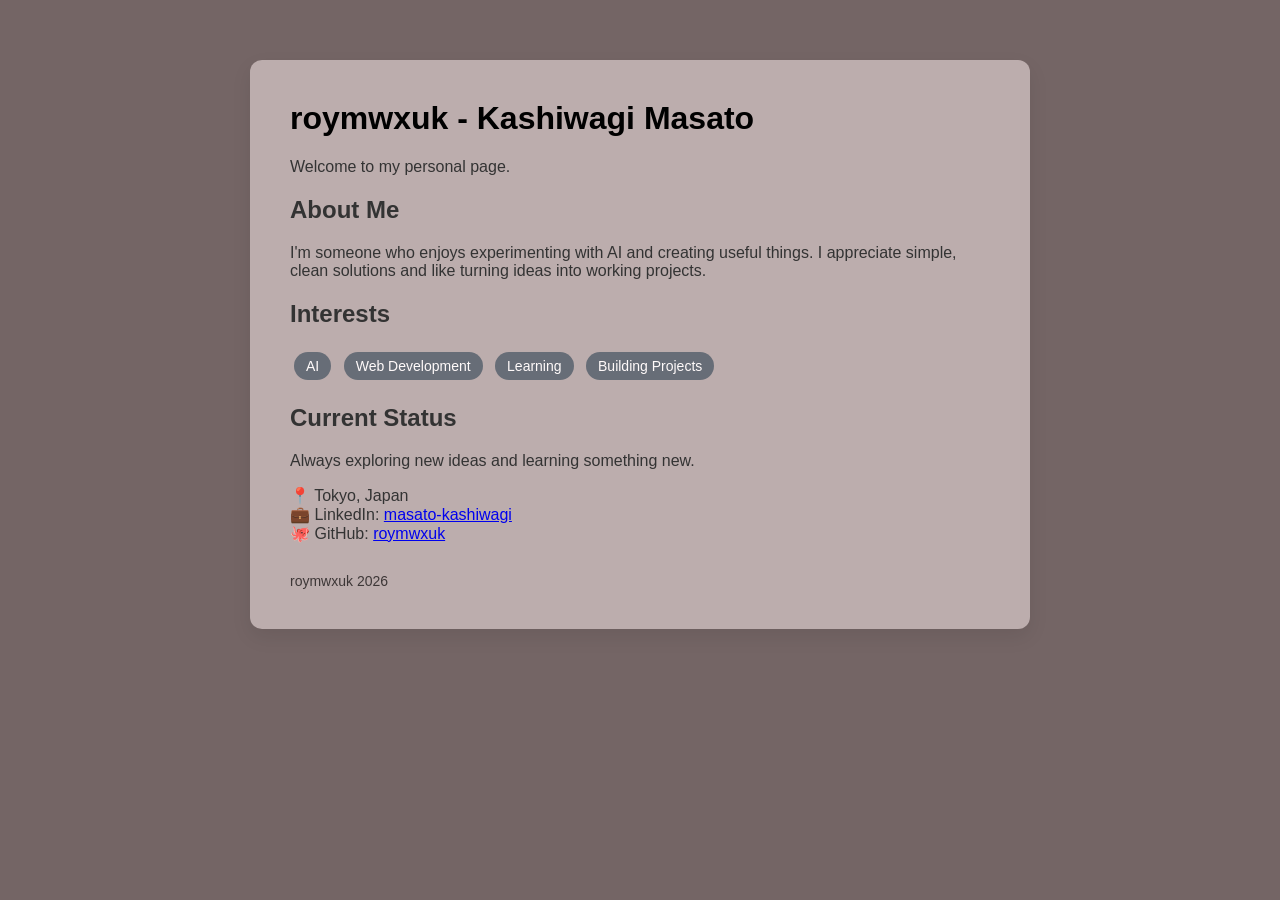
==== index.htm @ e6e449e6 "feat: init first version" ====
<!DOCTYPE html>
<html lang="en">
<head>
  <meta charset="UTF-8" />
  <meta name="viewport" content="width=device-width, initial-scale=1.0" />
  <title>My Profile</title>
  <style>
    body {
      margin: 0;
      font-family: Arial, Helvetica, sans-serif;
      background: #746565;
      color: #333;
    }

    .container {
      max-width: 700px;
      margin: 60px auto;
      background: rgb(188, 173, 173);
      padding: 40px;
      border-radius: 12px;
      box-shadow: 0 8px 20px rgba(0,0,0,0.08);
    }

    h1 {
      margin-top: 0;
      color: black;
    }

    .tag {
      display: inline-block;
      padding: 6px 12px;
      margin: 4px;
      background: #676d77;
      border-radius: 20px;

      color: snow;
      font-size: 14px;
    }

    footer {
      margin-top: 30px;
      color: #3d3737;
      font-size: 14px;
    }
  </style>
</head>
<body>

<div class="container">
  <h1>roymwxuk - Kashiwagi Masato</h1>

  <p>
    Welcome to my personal page.
  </p>

  <h2>About Me</h2>
  <p>
    I'm someone who enjoys experimenting with AI and creating useful things.
    I appreciate simple, clean solutions and like turning ideas into working
    projects.
  </p>

  <h2>Interests</h2>
  <div class="tag">AI</div>
  <div class="tag">Web Development</div>
  <div class="tag">Learning</div>
  <div class="tag">Building Projects</div>

  <h2>Current Status</h2>
  <p>
    Always exploring new ideas and learning something new.
  </p>

  <div>
    📍 Tokyo, Japan<br/>
    💼 LinkedIn: <a href='https://www.linkedin.com/in/masato-kashiwagi/'>masato-kashiwagi</a><br/>
    🐙 GitHub: <a href='https://github.com/roymwxuk'>roymwxuk</a><br/>
  </div>

  <footer>
    roymwxuk 2026
  </footer>
</div>

</body>
</html>
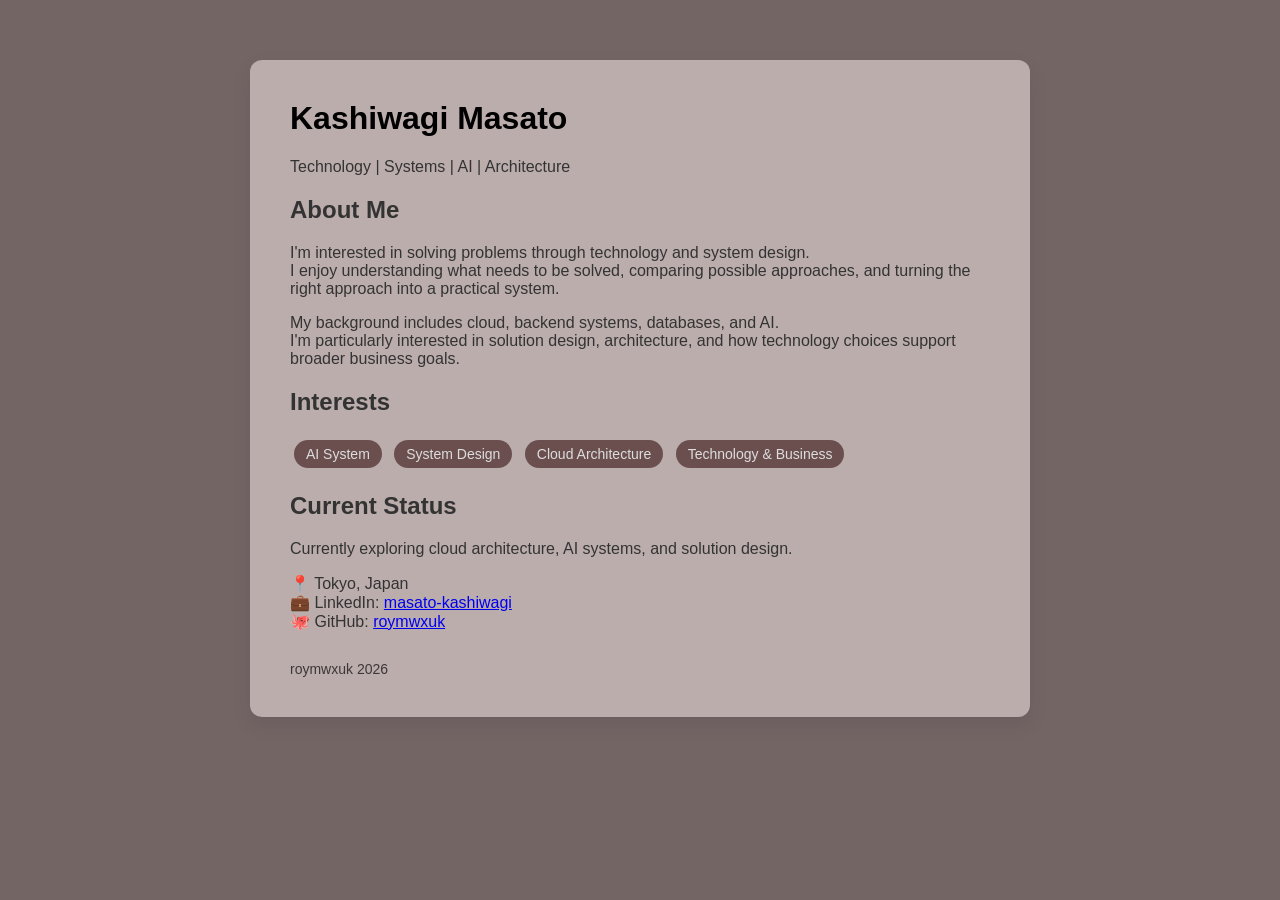
==== commit fda6a64d: "feat: update personal page content and styling" ====
--- a/index.htm
+++ b/index.htm
@@ -30,10 +30,11 @@
       display: inline-block;
       padding: 6px 12px;
       margin: 4px;
-      background: #676d77;
+      /* background: #676d77; */
+      background-color: #6B4F4F;
       border-radius: 20px;
 
-      color: snow;
+      color: rgb(221, 221, 221);
       font-size: 14px;
     }
 
@@ -47,28 +48,33 @@
 <body>
 
 <div class="container">
-  <h1>roymwxuk - Kashiwagi Masato</h1>
+  <h1>Kashiwagi Masato</h1>
 
   <p>
-    Welcome to my personal page.
+    Technology | Systems | AI | Architecture
   </p>
 
   <h2>About Me</h2>
   <p>
-    I'm someone who enjoys experimenting with AI and creating useful things.
-    I appreciate simple, clean solutions and like turning ideas into working
-    projects.
+    I'm interested in solving problems through technology and system design.<br/>
+    I enjoy understanding what needs to be solved, comparing possible approaches,
+    and turning the right approach into a practical system.
+  </p>
+  <p>
+    My background includes cloud, backend systems, databases, and AI.<br/>
+    I'm particularly interested in solution design, architecture,
+    and how technology choices support broader business goals.
   </p>
 
   <h2>Interests</h2>
-  <div class="tag">AI</div>
-  <div class="tag">Web Development</div>
-  <div class="tag">Learning</div>
-  <div class="tag">Building Projects</div>
+  <div class="tag">AI System</div>
+  <div class="tag"> System Design</div>
+  <div class="tag">Cloud Architecture</div>
+  <div class="tag">Technology & Business</div>
 
   <h2>Current Status</h2>
   <p>
-    Always exploring new ideas and learning something new.
+    Currently exploring cloud architecture, AI systems, and solution design.
   </p>
 
   <div>
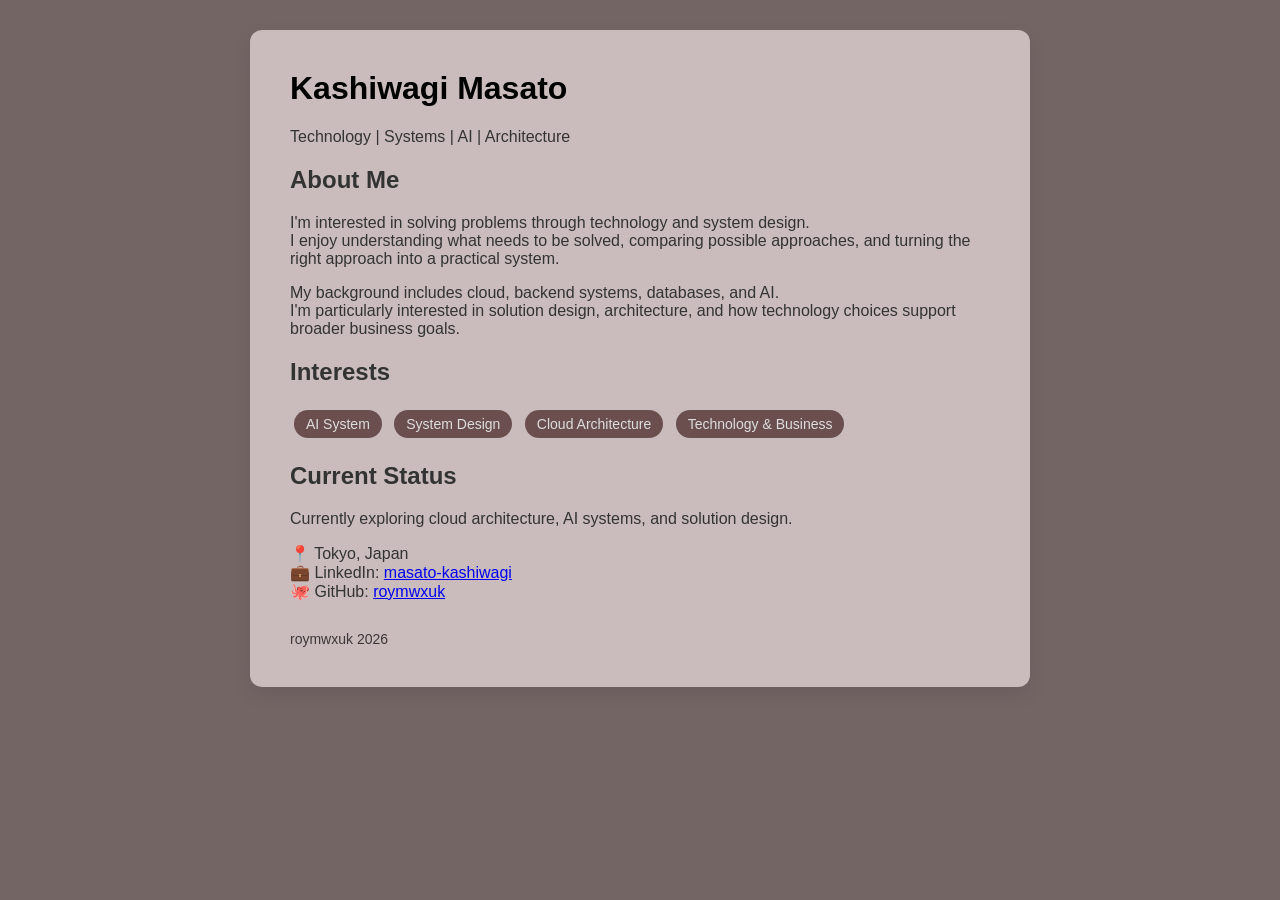
==== commit 9c88e568: "feat: adjust container margin and background color in index.htm" ====
--- a/index.htm
+++ b/index.htm
@@ -14,8 +14,8 @@
 
     .container {
       max-width: 700px;
-      margin: 60px auto;
-      background: rgb(188, 173, 173);
+      margin: 30px auto;
+      background: rgb(202, 188, 188);
       padding: 40px;
       border-radius: 12px;
       box-shadow: 0 8px 20px rgba(0,0,0,0.08);
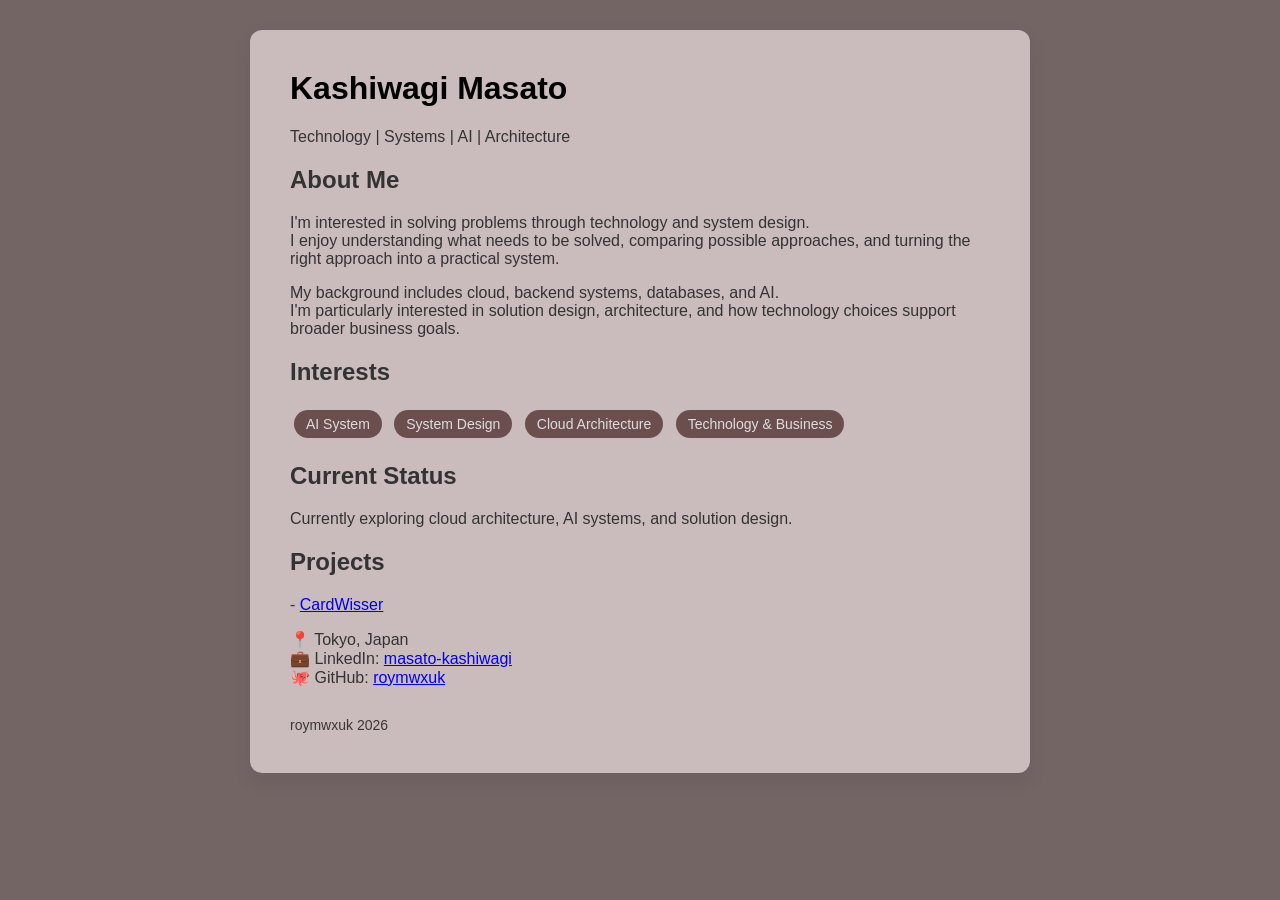
==== commit 710f8012: "feat: add projects section with CardWisser link in index.htm" ====
--- a/index.htm
+++ b/index.htm
@@ -78,6 +78,14 @@
   </p>
 
   <div>
+    <h2>Projects</h2>
+    <p>
+      - <a href="https://cardwisser.roymwxuk.uk">CardWisser</a><br/>
+    </p>
+  </div>
+
+
+  <div>
     📍 Tokyo, Japan<br/>
     💼 LinkedIn: <a href='https://www.linkedin.com/in/masato-kashiwagi/'>masato-kashiwagi</a><br/>
     🐙 GitHub: <a href='https://github.com/roymwxuk'>roymwxuk</a><br/>
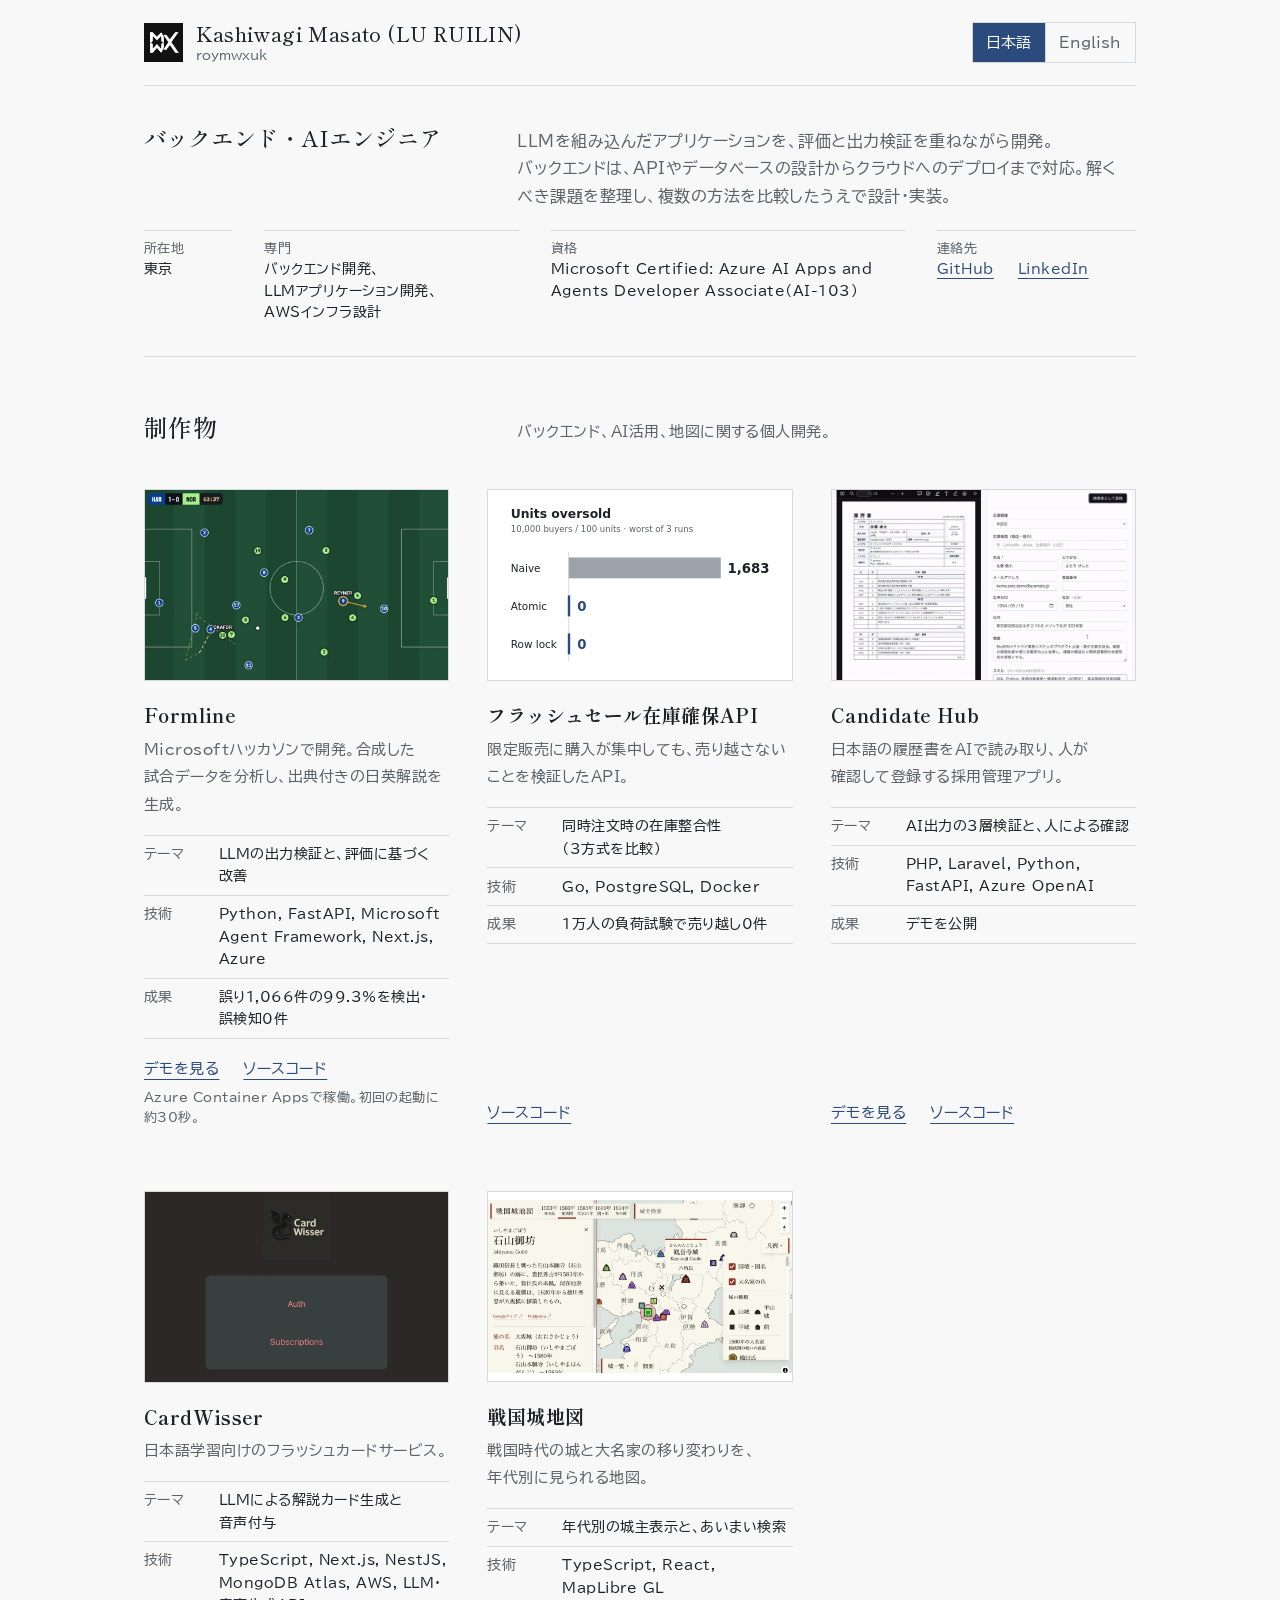
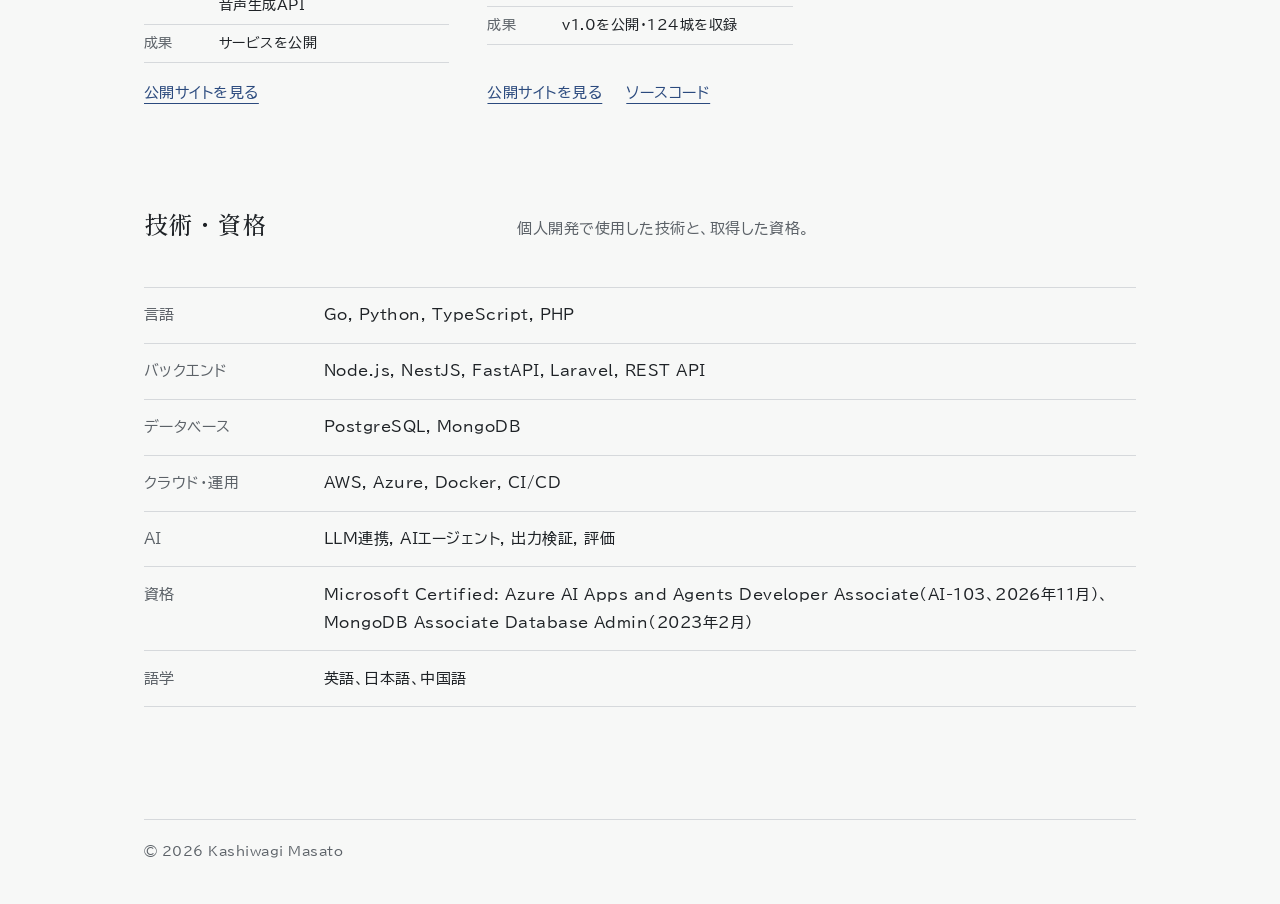
==== commit 95bb5b3e: "feat: replace homepage with bilingual portfolio - add Japanese and English pages; index.htm redirect" ====
--- a/index.htm
+++ b/index.htm
@@ -1,100 +1,14 @@
 <!DOCTYPE html>
-<html lang="en">
+<html lang="ja">
 <head>
-  <meta charset="UTF-8" />
-  <meta name="viewport" content="width=device-width, initial-scale=1.0" />
-  <title>My Profile</title>
-  <style>
-    body {
-      margin: 0;
-      font-family: Arial, Helvetica, sans-serif;
-      background: #746565;
-      color: #333;
-    }
-
-    .container {
-      max-width: 700px;
-      margin: 30px auto;
-      background: rgb(202, 188, 188);
-      padding: 40px;
-      border-radius: 12px;
-      box-shadow: 0 8px 20px rgba(0,0,0,0.08);
-    }
-
-    h1 {
-      margin-top: 0;
-      color: black;
-    }
-
-    .tag {
-      display: inline-block;
-      padding: 6px 12px;
-      margin: 4px;
-      /* background: #676d77; */
-      background-color: #6B4F4F;
-      border-radius: 20px;
-
-      color: rgb(221, 221, 221);
-      font-size: 14px;
-    }
-
-    footer {
-      margin-top: 30px;
-      color: #3d3737;
-      font-size: 14px;
-    }
-  </style>
+  <meta charset="utf-8">
+  <meta name="viewport" content="width=device-width, initial-scale=1">
+  <title>Kashiwagi Masato</title>
+  <link rel="canonical" href="https://roymwxuk.uk/ja/index.htm">
+  <link rel="icon" href="images/favicon.png" type="image/png" sizes="48x48">
+  <meta http-equiv="refresh" content="0; url=ja/index.htm">
 </head>
 <body>
-
-<div class="container">
-  <h1>Kashiwagi Masato</h1>
-
-  <p>
-    Technology | Systems | AI | Architecture
-  </p>
-
-  <h2>About Me</h2>
-  <p>
-    I'm interested in solving problems through technology and system design.<br/>
-    I enjoy understanding what needs to be solved, comparing possible approaches,
-    and turning the right approach into a practical system.
-  </p>
-  <p>
-    My background includes cloud, backend systems, databases, and AI.<br/>
-    I'm particularly interested in solution design, architecture,
-    and how technology choices support broader business goals.
-  </p>
-
-  <h2>Interests</h2>
-  <div class="tag">AI System</div>
-  <div class="tag"> System Design</div>
-  <div class="tag">Cloud Architecture</div>
-  <div class="tag">Technology & Business</div>
-
-  <h2>Current Status</h2>
-  <p>
-    Currently exploring cloud architecture, AI systems, and solution design.
-  </p>
-
-  <div>
-    <h2>Projects</h2>
-    <p>
-      - <a href="https://cardwisser.roymwxuk.uk">CardWisser</a><br/>
-    </p>
-  </div>
-
-
-  <div>
-    📍 Tokyo, Japan<br/>
-    💼 LinkedIn: <a href='https://www.linkedin.com/in/masato-kashiwagi/'>masato-kashiwagi</a><br/>
-    🐙 GitHub: <a href='https://github.com/roymwxuk'>roymwxuk</a><br/>
-  </div>
-
-  <footer>
-    roymwxuk 2026
-  </footer>
-</div>
-
+  <p><a href="ja/index.htm" lang="ja">日本語</a> / <a href="en/index.htm" lang="en">English</a></p>
 </body>
 </html>
